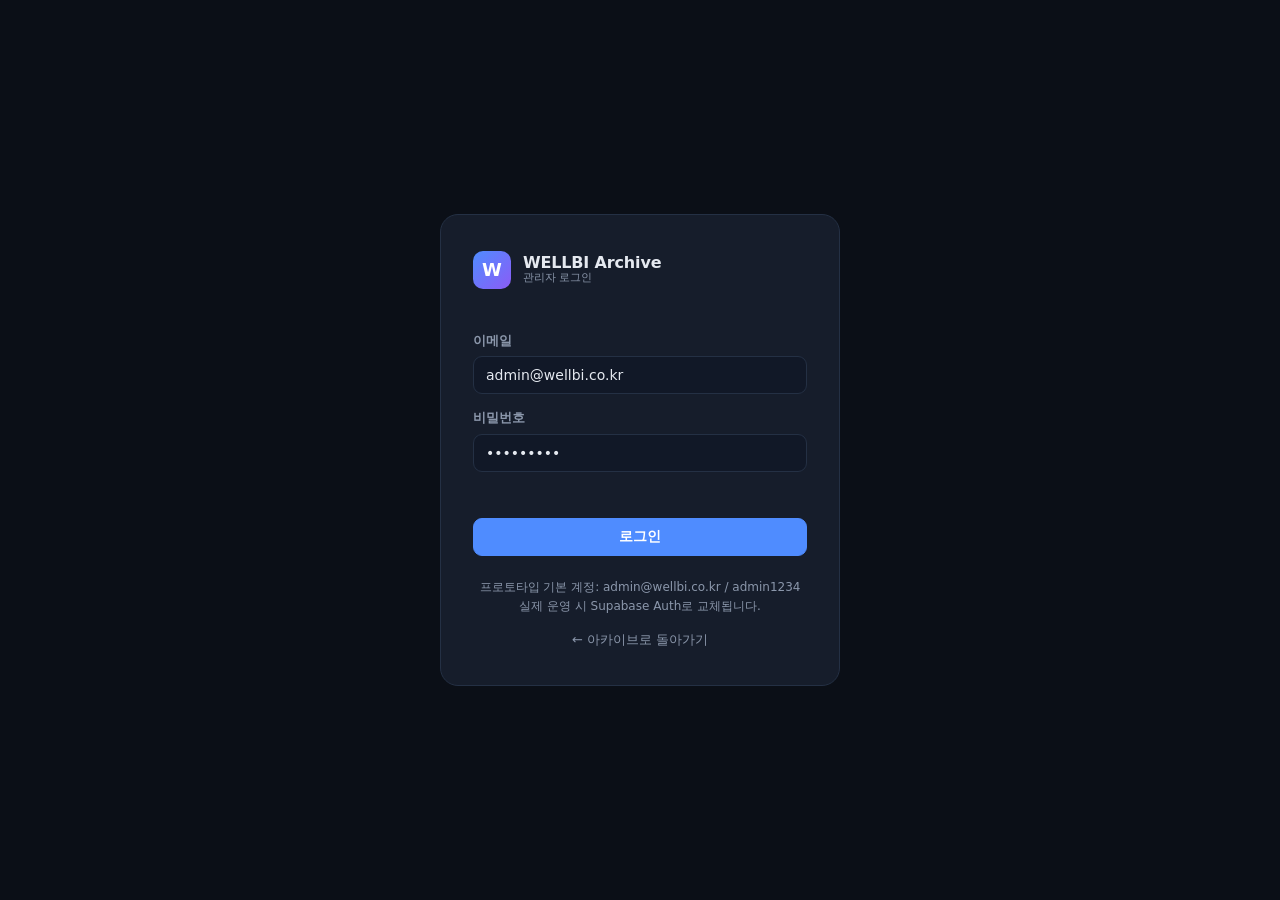
==== admin.html @ cadd37bb "WELLBI Archive: 공개 사이트(년도→분야→프로젝트 드릴다운) + 관리자 콘솔 프로토타입" ====
<!DOCTYPE html>
<html lang="ko">
<head>
<meta charset="UTF-8">
<meta name="viewport" content="width=device-width, initial-scale=1.0">
<title>WELLBI Archive · 관리자</title>
<link rel="stylesheet" href="style.css">
<link rel="stylesheet" href="admin.css">
</head>
<body class="admin-body">

<!-- ================= 로그인 ================= -->
<section id="loginView" class="login" hidden>
  <form class="login-card" id="loginForm">
    <div class="brand" style="margin-bottom:28px">
      <span class="brand-mark">W</span>
      <span class="brand-text"><strong>WELLBI Archive</strong><small>관리자 로그인</small></span>
    </div>
    <label class="f"><span>이메일</span><input type="email" name="email" value="admin@wellbi.co.kr" required autocomplete="username"></label>
    <label class="f"><span>비밀번호</span><input type="password" name="pw" value="admin1234" required autocomplete="current-password"></label>
    <div class="login-err" id="loginErr"></div>
    <button class="btn primary block" type="submit">로그인</button>
    <p class="login-hint">프로토타입 기본 계정: admin@wellbi.co.kr / admin1234<br>실제 운영 시 Supabase Auth로 교체됩니다.</p>
    <a class="login-back" href="index.html">← 아카이브로 돌아가기</a>
  </form>
</section>

<!-- ================= 관리자 셸 ================= -->
<div id="adminView" class="admin" hidden>
  <aside class="side">
    <a class="brand" href="index.html" target="_blank">
      <span class="brand-mark">W</span>
      <span class="brand-text"><strong>WELLBI Archive</strong><small>Admin Console</small></span>
    </a>

    <nav class="side-nav">
      <a href="#/projects" data-nav="projects">📁 프로젝트 관리</a>
      <a href="#/new" data-nav="new">＋ 새 프로젝트</a>
      <a href="#/users" data-nav="users" data-admin-only>👥 구성원 관리</a>
      <a href="#/settings" data-nav="settings">⚙ 설정 · 백업</a>
    </nav>

    <div class="side-foot">
      <div class="me"><b id="meName"></b><small id="meRole"></small></div>
      <button class="btn ghost sm" id="logoutBtn">로그아웃</button>
      <a class="btn ghost sm" href="index.html" target="_blank">사이트 보기 ↗</a>
    </div>
  </aside>

  <main class="content" id="content"></main>
</div>

<!-- 토스트 -->
<div id="toast" class="toast" hidden></div>

<script src="data.js"></script>
<script src="storage.js"></script>
<script src="admin.js"></script>
</body>
</html>
---- style.css ----
/* =====================================================================
   WELLBI Archive - Styles
   ===================================================================== */
:root {
  --bg: #0b0f17;
  --bg-2: #111827;
  --card: #161d2b;
  --card-hover: #1c2536;
  --line: #243044;
  --text: #e5e9f0;
  --muted: #8b97ab;
  --accent: #4f8cff;
  --accent-2: #7ab3ff;
  --radius: 14px;
  --shadow: 0 10px 30px rgba(0,0,0,.35);
  --header-h: 68px;
}

* { box-sizing: border-box; }
html, body { margin: 0; padding: 0; }
body {
  font-family: "Pretendard", "Apple SD Gothic Neo", "Noto Sans KR", "Malgun Gothic", system-ui, sans-serif;
  background: var(--bg);
  color: var(--text);
  line-height: 1.5;
  -webkit-font-smoothing: antialiased;
}
a { color: inherit; text-decoration: none; }
button { font-family: inherit; cursor: pointer; }
img { display: block; max-width: 100%; }
[hidden] { display: none !important; }

/* ---------- Header ---------- */
.header {
  position: sticky; top: 0; z-index: 50;
  height: var(--header-h);
  background: rgba(11,15,23,.85);
  backdrop-filter: blur(12px);
  border-bottom: 1px solid var(--line);
}
.header-inner {
  max-width: 1400px; margin: 0 auto; height: 100%;
  padding: 0 24px;
  display: flex; align-items: center; gap: 28px;
}
.brand { display: flex; align-items: center; gap: 12px; flex-shrink: 0; }
.brand-mark {
  width: 38px; height: 38px; border-radius: 10px;
  background: linear-gradient(135deg, var(--accent), #8b5cf6);
  display: grid; place-items: center;
  font-weight: 800; font-size: 18px; color: #fff;
}
.brand-text { display: flex; flex-direction: column; line-height: 1.15; }
.brand-text strong { font-size: 16px; letter-spacing: -.01em; }
.brand-text small { font-size: 11px; color: var(--muted); }

.nav { display: flex; gap: 4px; }
.nav a {
  padding: 8px 14px; border-radius: 8px;
  font-size: 14px; font-weight: 600; color: var(--muted);
  transition: .15s;
}
.nav a:hover { color: var(--text); background: var(--bg-2); }
.nav a.active { color: #fff; background: var(--accent); }

.search {
  margin-left: auto;
  display: flex; align-items: center; gap: 8px;
  background: var(--bg-2); border: 1px solid var(--line);
  border-radius: 10px; padding: 0 12px; height: 40px; width: 320px;
  color: var(--muted);
}
.search:focus-within { border-color: var(--accent); }
.search input {
  flex: 1; background: transparent; border: 0; outline: 0;
  color: var(--text); font-size: 14px; font-family: inherit;
}
.search input::placeholder { color: var(--muted); }

/* ---------- Layout ---------- */
.main { max-width: 1400px; margin: 0 auto; padding: 32px 24px 80px; min-height: calc(100vh - var(--header-h) - 60px); }
.footer {
  border-top: 1px solid var(--line);
  padding: 20px 24px; font-size: 12px; color: var(--muted);
  display: flex; justify-content: space-between; max-width: 1400px; margin: 0 auto;
}

.page-head { display: flex; align-items: flex-end; justify-content: space-between; gap: 20px; margin-bottom: 24px; flex-wrap: wrap; }
.page-title { margin: 0; font-size: 26px; font-weight: 800; letter-spacing: -.02em; }
.page-sub { margin: 4px 0 0; color: var(--muted); font-size: 14px; }

/* 필터 칩 */
.chips { display: flex; gap: 8px; flex-wrap: wrap; }
.chip {
  display: inline-flex; align-items: center;
  border: 1px solid var(--line); background: var(--bg-2); color: var(--muted);
  border-radius: 999px; padding: 6px 14px; font-size: 13px; font-weight: 600;
  transition: .15s;
}
.chip:hover { color: var(--text); border-color: #34425b; }
.chip.active { background: var(--accent); border-color: var(--accent); color: #fff; }
.chip .cnt { opacity: .7; margin-left: 4px; font-weight: 500; }

/* ---------- Project Grid ---------- */
.grid {
  display: grid;
  grid-template-columns: repeat(auto-fill, minmax(300px, 1fr));
  gap: 22px;
}
.pcard {
  background: var(--card); border: 1px solid var(--line);
  border-radius: var(--radius); overflow: hidden;
  transition: transform .2s, border-color .2s, box-shadow .2s;
  display: flex; flex-direction: column;
}
.pcard:hover { transform: translateY(-4px); border-color: #34425b; box-shadow: var(--shadow); }
.pcard-thumb { position: relative; aspect-ratio: 16/10; overflow: hidden; background: #0f1520; }
.pcard-thumb img { width: 100%; height: 100%; object-fit: cover; transition: transform .4s; }
.pcard:hover .pcard-thumb img { transform: scale(1.04); }
.pcard-year {
  position: absolute; top: 12px; left: 12px;
  background: rgba(0,0,0,.6); backdrop-filter: blur(6px);
  padding: 4px 10px; border-radius: 6px; font-size: 12px; font-weight: 700;
}
.pcard-field {
  position: absolute; top: 12px; right: 12px;
  background: var(--accent); color: #fff;
  padding: 4px 10px; border-radius: 6px; font-size: 11px; font-weight: 700;
}
.pcard-body { padding: 16px 18px 18px; display: flex; flex-direction: column; gap: 8px; flex: 1; }
.pcard-title { margin: 0; font-size: 17px; font-weight: 700; letter-spacing: -.01em; }
.pcard-client { color: var(--muted); font-size: 13px; }
.pcard-meta { display: flex; gap: 6px; flex-wrap: wrap; margin-top: auto; padding-top: 8px; }
.mini {
  font-size: 11px; color: var(--muted);
  background: var(--bg-2); border: 1px solid var(--line);
  padding: 3px 8px; border-radius: 6px;
}
.mini b { color: var(--text); font-weight: 600; }

/* 그룹 (년도별/분야별) */
.group { margin-bottom: 44px; }
.group-head {
  display: flex; align-items: baseline; gap: 12px;
  margin-bottom: 16px; padding-bottom: 10px; border-bottom: 1px solid var(--line);
}
.group-head h2 { margin: 0; font-size: 22px; font-weight: 800; }
.group-head span { color: var(--muted); font-size: 13px; }

.empty { text-align: center; color: var(--muted); padding: 80px 0; }

/* ---------- 브레드크럼 ---------- */
.crumbs { display: flex; align-items: center; gap: 8px; flex-wrap: wrap; font-size: 13px; color: var(--muted); margin-bottom: 18px; }
.crumbs a:hover { color: var(--text); }
.crumbs .cur { color: var(--text); font-weight: 600; }
.crumbs .sep { opacity: .5; }

/* ---------- 보드 타일 (년도 / 분야) ---------- */
.board { display: grid; grid-template-columns: repeat(auto-fill, minmax(240px, 1fr)); gap: 18px; }
.board-field { grid-template-columns: repeat(auto-fill, minmax(280px, 1fr)); }
.tile {
  position: relative; min-height: 180px;
  background: var(--card); border: 1px solid var(--line); border-radius: 18px;
  padding: 26px 26px 22px;
  display: flex; flex-direction: column; justify-content: space-between; gap: 18px;
  overflow: hidden;
  transition: transform .2s, border-color .2s, box-shadow .2s;
}
.tile::before {
  content: ""; position: absolute; inset: 0;
  background: radial-gradient(ellipse at top right, rgba(79,140,255,.18), transparent 60%);
  opacity: 0; transition: opacity .25s;
}
.tile:hover { transform: translateY(-4px); border-color: var(--accent); box-shadow: var(--shadow); }
.tile:hover::before { opacity: 1; }
.tile-label {
  position: relative; font-size: 34px; font-weight: 900; letter-spacing: -.03em; line-height: 1.15;
  word-break: keep-all;
}
.board-field .tile-label { font-size: 24px; }
.tile-count { position: relative; display: flex; align-items: baseline; gap: 6px; }
.tile-count b { font-size: 28px; font-weight: 800; color: var(--accent-2); letter-spacing: -.02em; }
.tile-count span { font-size: 12px; color: var(--muted); text-transform: uppercase; letter-spacing: .08em; }
.tile-sub { position: relative; font-size: 12px; color: var(--muted); }

.section-link:hover { color: var(--accent-2); }
.admin-link { color: var(--muted); text-decoration: underline dotted; }
.admin-link:hover { color: var(--text); }

/* ---------- Detail ---------- */
.back {
  display: inline-flex; align-items: center; gap: 6px;
  color: var(--muted); font-size: 14px; margin-bottom: 20px;
}
.back:hover { color: var(--text); }

.hero {
  display: grid; grid-template-columns: 1.15fr 1fr; gap: 32px;
  background: var(--card); border: 1px solid var(--line); border-radius: 18px;
  overflow: hidden; margin-bottom: 32px;
}
.hero-img { aspect-ratio: 16/10; background: #0f1520; }
.hero-img img { width: 100%; height: 100%; object-fit: cover; }
.hero-body { padding: 32px 32px 32px 0; display: flex; flex-direction: column; gap: 16px; }
.hero-badges { display: flex; gap: 8px; }
.badge { font-size: 12px; font-weight: 700; padding: 4px 10px; border-radius: 6px; background: var(--bg-2); border: 1px solid var(--line); }
.badge.accent { background: var(--accent); border-color: var(--accent); color: #fff; }
.hero h1 { margin: 0; font-size: 30px; font-weight: 800; letter-spacing: -.02em; line-height: 1.25; }
.hero-summary { color: #c3cbd9; font-size: 15px; margin: 0; }
.kv { display: grid; grid-template-columns: 80px 1fr; row-gap: 6px; column-gap: 12px; font-size: 14px; }
.kv dt { color: var(--muted); }
.kv dd { margin: 0; }

.stats { display: grid; grid-template-columns: repeat(4, 1fr); gap: 10px; }
.stat {
  background: var(--bg-2); border: 1px solid var(--line); border-radius: 10px;
  padding: 12px 14px;
}
.stat .v { font-size: 20px; font-weight: 800; color: var(--accent-2); letter-spacing: -.01em; }
.stat .l { font-size: 12px; color: var(--muted); }

.scope { display: flex; gap: 8px; flex-wrap: wrap; }
.scope span {
  font-size: 13px; padding: 5px 12px; border-radius: 999px;
  background: rgba(79,140,255,.12); color: var(--accent-2); border: 1px solid rgba(79,140,255,.25);
}

/* 과업 탭 */
.tabs {
  display: flex; gap: 4px; flex-wrap: wrap;
  border-bottom: 1px solid var(--line); margin-bottom: 22px;
  position: sticky; top: var(--header-h); background: var(--bg); z-index: 10; padding-top: 8px;
}
.tab {
  background: transparent; border: 0; color: var(--muted);
  padding: 10px 16px; font-size: 14px; font-weight: 600;
  border-bottom: 2px solid transparent; margin-bottom: -1px;
  display: flex; align-items: center; gap: 6px;
}
.tab:hover { color: var(--text); }
.tab.active { color: var(--text); border-bottom-color: var(--accent); }
.tab .cnt { font-size: 11px; background: var(--bg-2); border: 1px solid var(--line); padding: 1px 7px; border-radius: 999px; }
.tab.active .cnt { background: var(--accent); border-color: var(--accent); color: #fff; }

/* 자료 섹션 */
.section { margin-bottom: 40px; scroll-margin-top: 130px; }
.section-head { display: flex; align-items: baseline; gap: 10px; margin-bottom: 14px; }
.section-head h3 { margin: 0; font-size: 18px; font-weight: 700; }
.section-head span { color: var(--muted); font-size: 13px; }

.agrid { display: grid; grid-template-columns: repeat(auto-fill, minmax(220px, 1fr)); gap: 16px; }
.acard {
  background: var(--card); border: 1px solid var(--line); border-radius: 12px;
  overflow: hidden; text-align: left; padding: 0; color: inherit;
  transition: .2s;
}
.acard:hover { border-color: #34425b; transform: translateY(-3px); box-shadow: var(--shadow); }
.acard-thumb { position: relative; aspect-ratio: 16/10; background: #0f1520; }
.acard-thumb img { width: 100%; height: 100%; object-fit: cover; }
.acard-type {
  position: absolute; bottom: 8px; left: 8px;
  background: rgba(0,0,0,.65); backdrop-filter: blur(6px);
  font-size: 10px; font-weight: 700; letter-spacing: .05em; padding: 3px 7px; border-radius: 5px;
  text-transform: uppercase;
}
.acard-play {
  position: absolute; inset: 0; display: grid; place-items: center;
}
.acard-play::after {
  content: ""; width: 48px; height: 48px; border-radius: 50%;
  background: rgba(255,255,255,.9) url("data:image/svg+xml;utf8,<svg xmlns='http://www.w3.org/2000/svg' viewBox='0 0 24 24'><path fill='%230b0f17' d='M8 5v14l11-7z'/></svg>") center/22px no-repeat;
  box-shadow: 0 4px 16px rgba(0,0,0,.4);
}
.acard-body { padding: 12px 14px 14px; }
.acard-title { font-size: 14px; font-weight: 700; margin: 0 0 2px; }
.acard-desc { font-size: 12px; color: var(--muted); margin: 0; }

/* ---------- Lightbox ---------- */
.lightbox { position: fixed; inset: 0; z-index: 100; display: grid; place-items: center; }
.lb-backdrop { position: absolute; inset: 0; background: rgba(0,0,0,.88); backdrop-filter: blur(4px); }
.lb-dialog {
  position: relative; width: min(1200px, 94vw); height: min(860px, 92vh);
  display: flex; flex-direction: column;
}
.lb-stage {
  flex: 1; min-height: 0; display: grid; place-items: center;
  background: #000; border-radius: 12px; overflow: hidden;
}
.lb-stage img { max-width: 100%; max-height: 100%; object-fit: contain; }
.lb-stage video, .lb-stage iframe { width: 100%; height: 100%; border: 0; background: #000; }
.lb-stage .lb-link {
  display: flex; flex-direction: column; align-items: center; gap: 14px; color: var(--muted);
}
.lb-stage .lb-link a { color: var(--accent-2); font-size: 18px; font-weight: 700; word-break: break-all; }

.lb-info {
  display: flex; justify-content: space-between; align-items: center; gap: 16px;
  padding: 14px 4px 0;
}
.lb-title { font-size: 16px; font-weight: 700; }
.lb-desc { font-size: 13px; color: var(--muted); }
.lb-actions { display: flex; gap: 8px; }
.lb-actions a {
  font-size: 13px; font-weight: 600; padding: 8px 14px; border-radius: 8px;
  background: var(--bg-2); border: 1px solid var(--line);
}
.lb-actions a:hover { border-color: var(--accent); color: var(--accent-2); }
.lb-counter { position: absolute; top: -34px; left: 0; font-size: 13px; color: var(--muted); }

.lb-close {
  position: absolute; top: -40px; right: 0;
  background: transparent; border: 0; color: #fff; font-size: 32px; line-height: 1;
}
.lb-nav {
  position: absolute; top: 45%; transform: translateY(-50%);
  width: 46px; height: 46px; border-radius: 50%;
  background: rgba(255,255,255,.1); border: 1px solid rgba(255,255,255,.2);
  color: #fff; font-size: 30px; line-height: 1; display: grid; place-items: center;
  transition: .15s;
}
.lb-nav:hover { background: rgba(255,255,255,.22); }
.lb-prev { left: -60px; }
.lb-next { right: -60px; }

/* ---------- Responsive ---------- */
@media (max-width: 1000px) {
  .hero { grid-template-columns: 1fr; }
  .hero-body { padding: 24px; }
  .stats { grid-template-columns: repeat(2, 1fr); }
  .lb-prev { left: 8px; } .lb-next { right: 8px; }
}
@media (max-width: 720px) {
  .header-inner { gap: 12px; padding: 0 14px; }
  .brand-text small { display: none; }
  .nav a { padding: 8px 10px; font-size: 13px; }
  .search { width: auto; flex: 1; min-width: 0; }
  .main { padding: 20px 14px 60px; }
  .hero h1 { font-size: 22px; }
  .lb-info { flex-direction: column; align-items: flex-start; }
}
---- admin.css ----
/* =====================================================================
   WELLBI Archive - Admin styles (style.css 위에 덧입힘)
   ===================================================================== */
.admin-body { background: var(--bg); }

/* ---------- 공통 폼/버튼 ---------- */
.btn {
  display: inline-flex; align-items: center; justify-content: center; gap: 6px;
  padding: 9px 16px; border-radius: 9px; font-size: 14px; font-weight: 600;
  background: var(--bg-2); border: 1px solid var(--line); color: var(--text); transition: .15s;
}
.btn:hover { border-color: #34425b; }
.btn.primary { background: var(--accent); border-color: var(--accent); color: #fff; }
.btn.primary:hover { background: #3f7bea; }
.btn.danger { color: #f87171; }
.btn.danger:hover { background: rgba(248,113,113,.12); border-color: #f87171; }
.btn.ghost { background: transparent; }
.btn.sm { padding: 6px 11px; font-size: 13px; }
.btn.block { width: 100%; }
.btn:disabled { opacity: .5; cursor: not-allowed; }

.f { display: flex; flex-direction: column; gap: 6px; font-size: 13px; }
.f > span { color: var(--muted); font-weight: 600; }
.f input, .f select, .f textarea {
  background: var(--bg-2); border: 1px solid var(--line); color: var(--text);
  border-radius: 9px; padding: 10px 12px; font-size: 14px; font-family: inherit; outline: 0;
}
.f input:focus, .f select:focus, .f textarea:focus { border-color: var(--accent); }
.f textarea { resize: vertical; min-height: 88px; }
.f.inline { flex-direction: row; align-items: center; gap: 10px; }
.f .hint { font-size: 12px; color: var(--muted); font-weight: 400; }

.row { display: grid; gap: 14px; }
.row.c2 { grid-template-columns: 1fr 1fr; }
.row.c3 { grid-template-columns: 1fr 1fr 1fr; }
.row.c4 { grid-template-columns: repeat(4, 1fr); }

.card { background: var(--card); border: 1px solid var(--line); border-radius: 14px; padding: 22px; }
.card + .card { margin-top: 18px; }
.card h2 { margin: 0 0 16px; font-size: 16px; font-weight: 700; display: flex; align-items: center; justify-content: space-between; }
.card h2 small { color: var(--muted); font-weight: 400; font-size: 12px; }

/* ---------- 로그인 ---------- */
.login { min-height: 100vh; display: grid; place-items: center; padding: 20px; }
.login-card {
  width: 100%; max-width: 400px; background: var(--card); border: 1px solid var(--line);
  border-radius: 18px; padding: 36px 32px; display: flex; flex-direction: column; gap: 14px;
}
.login-err { color: #f87171; font-size: 13px; min-height: 18px; }
.login-hint { font-size: 12px; color: var(--muted); text-align: center; margin: 8px 0 0; line-height: 1.6; }
.login-back { font-size: 13px; color: var(--muted); text-align: center; }
.login-back:hover { color: var(--text); }

/* ---------- 셸 ---------- */
.admin { display: grid; grid-template-columns: 250px 1fr; min-height: 100vh; }
.side {
  background: var(--bg-2); border-right: 1px solid var(--line);
  padding: 22px 16px; display: flex; flex-direction: column; gap: 24px;
  position: sticky; top: 0; height: 100vh;
}
.side-nav { display: flex; flex-direction: column; gap: 4px; }
.side-nav a {
  padding: 10px 12px; border-radius: 9px; font-size: 14px; font-weight: 600; color: var(--muted);
}
.side-nav a:hover { color: var(--text); background: var(--card); }
.side-nav a.active { color: #fff; background: var(--accent); }
.side-foot { margin-top: auto; display: flex; flex-direction: column; gap: 8px; }
.me { display: flex; flex-direction: column; padding: 8px 4px; }
.me b { font-size: 14px; }
.me small { color: var(--muted); font-size: 12px; }

.content { padding: 32px 36px 80px; max-width: 1200px; }
.content-head { display: flex; align-items: center; justify-content: space-between; gap: 16px; margin-bottom: 24px; flex-wrap: wrap; }
.content-head h1 { margin: 0; font-size: 24px; font-weight: 800; letter-spacing: -.02em; }
.content-head p { margin: 4px 0 0; color: var(--muted); font-size: 13px; }
.head-actions { display: flex; gap: 8px; }

/* ---------- 프로젝트 목록 ---------- */
.toolbar { display: flex; gap: 10px; margin-bottom: 16px; flex-wrap: wrap; }
.toolbar input, .toolbar select {
  background: var(--bg-2); border: 1px solid var(--line); color: var(--text);
  border-radius: 9px; padding: 9px 12px; font-size: 14px; font-family: inherit; outline: 0;
}
.toolbar input { flex: 1; min-width: 200px; }

.table { width: 100%; border-collapse: collapse; font-size: 14px; }
.table th { text-align: left; font-size: 12px; color: var(--muted); font-weight: 600; padding: 10px 12px; border-bottom: 1px solid var(--line); }
.table td { padding: 12px; border-bottom: 1px solid var(--line); vertical-align: middle; }
.table tr:hover td { background: rgba(255,255,255,.02); }
.table .thumb { width: 88px; height: 55px; object-fit: cover; border-radius: 6px; background: #0f1520; display: block; }
.table .t { font-weight: 700; }
.table .s { color: var(--muted); font-size: 12px; }
.table .acts { display: flex; gap: 6px; justify-content: flex-end; }
.pill { font-size: 11px; font-weight: 700; padding: 3px 8px; border-radius: 6px; background: var(--bg-2); border: 1px solid var(--line); color: var(--muted); }
.pill.on { color: #4ade80; border-color: rgba(74,222,128,.4); }
.pill.off { color: #fbbf24; border-color: rgba(251,191,36,.4); }

/* ---------- 프로젝트 편집 ---------- */
.edit-layout { display: grid; grid-template-columns: 1fr 340px; gap: 20px; align-items: start; }
.sticky-side { position: sticky; top: 24px; }

.thumb-drop {
  aspect-ratio: 16/10; border-radius: 12px; border: 2px dashed var(--line);
  display: grid; place-items: center; text-align: center; color: var(--muted); font-size: 13px;
  background: var(--bg-2); overflow: hidden; position: relative; cursor: pointer; transition: .15s;
}
.thumb-drop:hover, .thumb-drop.over { border-color: var(--accent); color: var(--text); }
.thumb-drop img { position: absolute; inset: 0; width: 100%; height: 100%; object-fit: cover; }
.thumb-drop .ov { position: relative; z-index: 1; background: rgba(0,0,0,.55); padding: 6px 12px; border-radius: 8px; }

.list-edit { display: flex; flex-direction: column; gap: 8px; }
.list-edit .li { display: grid; grid-template-columns: 1fr 1fr auto; gap: 8px; }
.list-edit .li.one { grid-template-columns: 1fr auto; }
.list-edit input { background: var(--bg-2); border: 1px solid var(--line); color: var(--text); border-radius: 8px; padding: 8px 10px; font-size: 13px; font-family: inherit; outline: 0; }
.list-edit input:focus { border-color: var(--accent); }
.icon-btn { background: transparent; border: 1px solid var(--line); color: var(--muted); border-radius: 8px; width: 34px; font-size: 16px; }
.icon-btn:hover { color: #f87171; border-color: #f87171; }

/* 카테고리 탭 (자료 편집) */
.cat-tabs { display: flex; gap: 4px; flex-wrap: wrap; border-bottom: 1px solid var(--line); margin-bottom: 16px; }
.cat-tab { background: transparent; border: 0; color: var(--muted); padding: 10px 14px; font-size: 14px; font-weight: 600; border-bottom: 2px solid transparent; margin-bottom: -1px; display: flex; gap: 6px; align-items: center; }
.cat-tab:hover { color: var(--text); }
.cat-tab.active { color: var(--text); border-bottom-color: var(--accent); }
.cat-tab .n { font-size: 11px; background: var(--bg-2); border: 1px solid var(--line); padding: 1px 7px; border-radius: 999px; }
.cat-tab.active .n { background: var(--accent); border-color: var(--accent); color: #fff; }

.drop {
  border: 2px dashed var(--line); border-radius: 12px; padding: 28px; text-align: center;
  color: var(--muted); font-size: 14px; background: var(--bg-2); transition: .15s; cursor: pointer;
}
.drop:hover, .drop.over { border-color: var(--accent); color: var(--text); background: rgba(79,140,255,.06); }
.drop b { color: var(--accent-2); }
.drop small { display: block; margin-top: 6px; font-size: 12px; opacity: .8; }
.drop-row { display: grid; grid-template-columns: 1fr auto; gap: 10px; margin-bottom: 16px; align-items: stretch; }
.yt-box { display: flex; flex-direction: column; gap: 8px; justify-content: center; padding: 14px; background: var(--bg-2); border: 1px solid var(--line); border-radius: 12px; min-width: 260px; }
.yt-box input { background: var(--bg); border: 1px solid var(--line); color: var(--text); border-radius: 8px; padding: 9px 10px; font-size: 13px; font-family: inherit; outline: 0; }
.yt-box input:focus { border-color: var(--accent); }
.yt-box small { color: var(--muted); font-size: 11px; }

.progress { height: 6px; background: var(--bg-2); border-radius: 999px; overflow: hidden; margin: 10px 0 0; }
.progress > i { display: block; height: 100%; background: var(--accent); transition: width .2s; }

.asset-list { display: grid; grid-template-columns: repeat(auto-fill, minmax(230px, 1fr)); gap: 14px; }
.asset-edit { background: var(--bg-2); border: 1px solid var(--line); border-radius: 12px; overflow: hidden; display: flex; flex-direction: column; }
.asset-edit.dragging { opacity: .4; }
.asset-edit .th { position: relative; aspect-ratio: 16/10; background: #0f1520; }
.asset-edit .th img { width: 100%; height: 100%; object-fit: cover; }
.asset-edit .th .tp { position: absolute; bottom: 6px; left: 6px; font-size: 10px; font-weight: 700; padding: 2px 6px; border-radius: 4px; background: rgba(0,0,0,.65); text-transform: uppercase; }
.asset-edit .th .rm { position: absolute; top: 6px; right: 6px; width: 26px; height: 26px; border-radius: 50%; border: 0; background: rgba(0,0,0,.6); color: #fff; font-size: 16px; line-height: 1; }
.asset-edit .th .rm:hover { background: #ef4444; }
.asset-edit .th .noimg { position: absolute; inset: 0; display: grid; place-items: center; color: var(--muted); font-size: 32px; }
.asset-edit .th .handle { position: absolute; top: 6px; left: 6px; font-size: 12px; padding: 2px 7px; border-radius: 4px; background: rgba(0,0,0,.6); color: var(--muted); cursor: grab; }
.asset-edit .bd { padding: 10px; display: flex; flex-direction: column; gap: 6px; }
.asset-edit .bd input, .asset-edit .bd select { background: var(--bg); border: 1px solid var(--line); color: var(--text); border-radius: 7px; padding: 7px 9px; font-size: 12px; font-family: inherit; outline: 0; width: 100%; }
.asset-edit .bd input:focus { border-color: var(--accent); }

.empty-sm { color: var(--muted); font-size: 13px; text-align: center; padding: 30px 0; }

.stats-mini { display: grid; grid-template-columns: repeat(4, 1fr); gap: 10px; margin-bottom: 22px; }
.stats-mini .st { background: var(--card); border: 1px solid var(--line); border-radius: 12px; padding: 14px 16px; }
.stats-mini .st b { display: block; font-size: 24px; font-weight: 800; color: var(--accent-2); }
.stats-mini .st span { font-size: 12px; color: var(--muted); }

/* 저장 바 */
.savebar {
  position: sticky; bottom: 0; margin: 24px -36px -80px; padding: 14px 36px;
  background: rgba(11,15,23,.9); backdrop-filter: blur(10px); border-top: 1px solid var(--line);
  display: flex; align-items: center; justify-content: space-between; gap: 12px; z-index: 5;
}
.savebar .msg { color: var(--muted); font-size: 13px; }
.savebar .msg.dirty { color: #fbbf24; }

/* 토스트 */
.toast {
  position: fixed; bottom: 26px; left: 50%; transform: translateX(-50%);
  background: #1f2a3c; border: 1px solid var(--line); color: var(--text);
  padding: 12px 18px; border-radius: 10px; font-size: 14px; z-index: 200; box-shadow: var(--shadow);
}
.toast.ok { border-color: rgba(74,222,128,.5); }
.toast.err { border-color: rgba(248,113,113,.6); }

@media (max-width: 960px) {
  .admin { grid-template-columns: 1fr; }
  .side { position: static; height: auto; }
  .edit-layout { grid-template-columns: 1fr; }
  .sticky-side { position: static; }
  .row.c2, .row.c3, .row.c4 { grid-template-columns: 1fr; }
  .stats-mini { grid-template-columns: 1fr 1fr; }
  .content { padding: 20px 16px 80px; }
  .savebar { margin: 24px -16px -80px; padding: 12px 16px; }
  .drop-row { grid-template-columns: 1fr; }
}
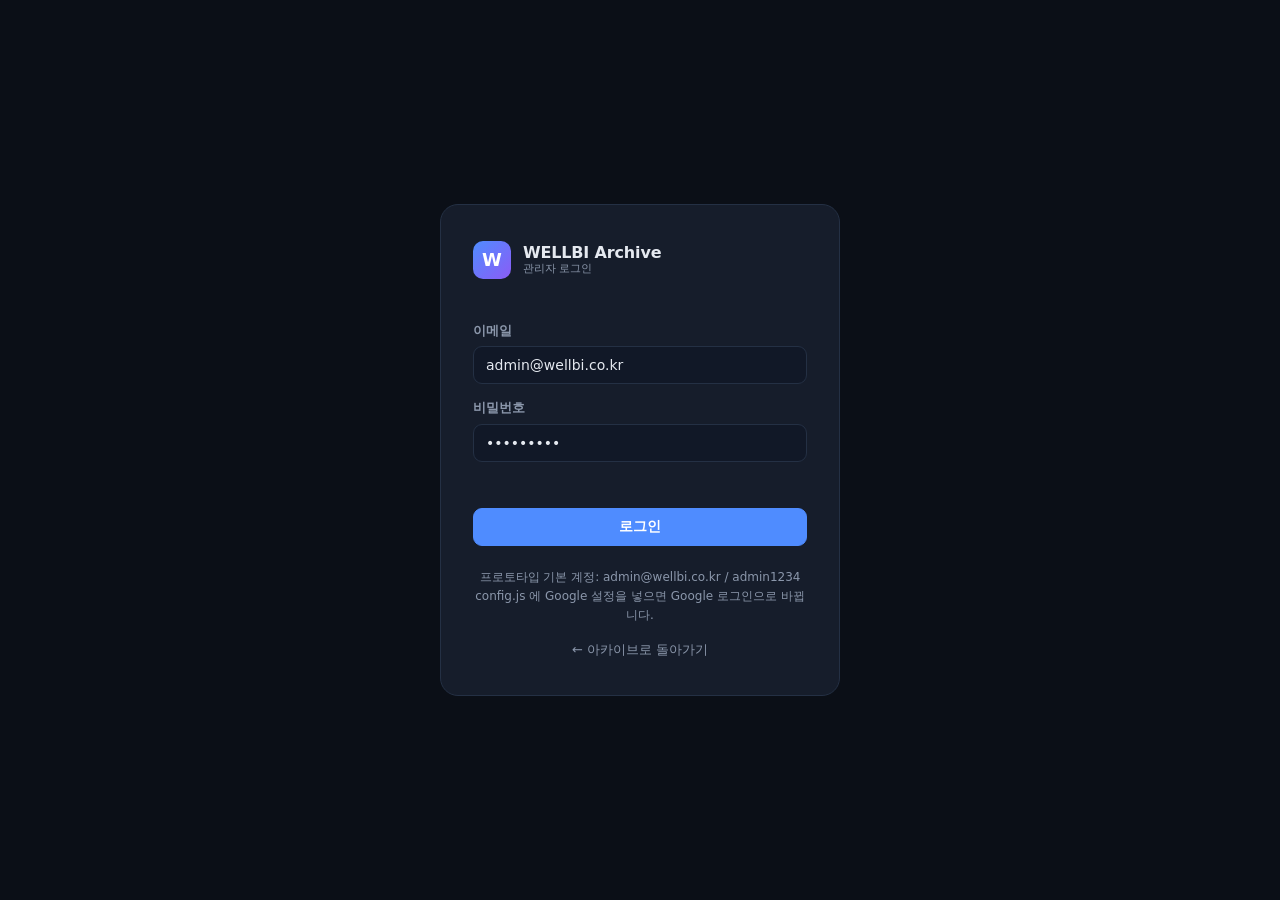
==== commit afbc7b73: "Google Drive 저장소 구현 + 상세 썸네일 원본 비율 표시 - storage.js: LocalStore(IndexedDB) / DriveStore(Google Drive)" ====
--- a/admin.html
+++ b/admin.html
@@ -16,11 +16,23 @@
       <span class="brand-mark">W</span>
       <span class="brand-text"><strong>WELLBI Archive</strong><small>관리자 로그인</small></span>
     </div>
-    <label class="f"><span>이메일</span><input type="email" name="email" value="admin@wellbi.co.kr" required autocomplete="username"></label>
-    <label class="f"><span>비밀번호</span><input type="password" name="pw" value="admin1234" required autocomplete="current-password"></label>
-    <div class="login-err" id="loginErr"></div>
-    <button class="btn primary block" type="submit">로그인</button>
-    <p class="login-hint">프로토타입 기본 계정: admin@wellbi.co.kr / admin1234<br>실제 운영 시 Supabase Auth로 교체됩니다.</p>
+    <!-- 프로토타입(IndexedDB) 모드 -->
+    <div id="loginLocal">
+      <label class="f"><span>이메일</span><input type="email" name="email" value="admin@wellbi.co.kr" autocomplete="username"></label>
+      <label class="f"><span>비밀번호</span><input type="password" name="pw" value="admin1234" autocomplete="current-password"></label>
+      <div class="login-err" id="loginErr"></div>
+      <button class="btn primary block" type="submit">로그인</button>
+      <p class="login-hint">프로토타입 기본 계정: admin@wellbi.co.kr / admin1234<br>config.js 에 Google 설정을 넣으면 Google 로그인으로 바뀝니다.</p>
+    </div>
+    <!-- Google Drive 모드 -->
+    <div id="loginDrive" hidden>
+      <button class="btn primary block google-btn" type="button" id="googleLoginBtn">
+        <svg width="18" height="18" viewBox="0 0 48 48"><path fill="#EA4335" d="M24 9.5c3.5 0 6.6 1.2 9.1 3.5l6.8-6.8C35.8 2.4 30.3 0 24 0 14.6 0 6.5 5.4 2.6 13.2l7.9 6.1C12.4 13.4 17.7 9.5 24 9.5z"/><path fill="#4285F4" d="M46.5 24.5c0-1.6-.1-3.1-.4-4.5H24v9h12.7c-.6 3-2.3 5.5-4.8 7.2l7.7 6c4.5-4.2 6.9-10.3 6.9-17.7z"/><path fill="#FBBC05" d="M10.5 28.7c-.5-1.5-.8-3-.8-4.7s.3-3.2.8-4.7l-7.9-6.1C.9 16.5 0 20.1 0 24s.9 7.5 2.6 10.8l7.9-6.1z"/><path fill="#34A853" d="M24 48c6.3 0 11.7-2.1 15.6-5.7l-7.7-6c-2.1 1.4-4.8 2.3-7.9 2.3-6.3 0-11.6-3.9-13.5-9.4l-7.9 6.1C6.5 42.6 14.6 48 24 48z"/></svg>
+        회사 Google 계정으로 로그인
+      </button>
+      <div class="login-err" id="loginErrDrive"></div>
+      <p class="login-hint">허용된 구성원(<span id="allowedDomain"></span>)만 접근할 수 있습니다.<br>자료는 회사 Google Drive에 저장됩니다.</p>
+    </div>
     <a class="login-back" href="index.html">← 아카이브로 돌아가기</a>
   </form>
 </section>
@@ -53,6 +65,8 @@
 <!-- 토스트 -->
 <div id="toast" class="toast" hidden></div>
 
+<script src="https://accounts.google.com/gsi/client" async defer></script>
+<script src="config.js"></script>
 <script src="data.js"></script>
 <script src="storage.js"></script>
 <script src="admin.js"></script>
--- a/style.css
+++ b/style.css
@@ -195,12 +195,13 @@
 .back:hover { color: var(--text); }
 
 .hero {
-  display: grid; grid-template-columns: 1.15fr 1fr; gap: 32px;
+  display: grid; grid-template-columns: 1.15fr 1fr; gap: 32px; align-items: stretch;
   background: var(--card); border: 1px solid var(--line); border-radius: 18px;
   overflow: hidden; margin-bottom: 32px;
 }
-.hero-img { aspect-ratio: 16/10; background: #0f1520; }
-.hero-img img { width: 100%; height: 100%; object-fit: cover; }
+/* 상세 썸네일: 원본 비율 유지 (잘리지 않음). 세로 이미지는 최대 높이 안에서 contain */
+.hero-img { display: flex; align-items: center; justify-content: center; background: #0f1520; min-height: 320px; align-self: stretch; }
+.hero-img img { display: block; max-width: 100%; max-height: 640px; width: auto; height: auto; object-fit: contain; }
 .hero-body { padding: 32px 32px 32px 0; display: flex; flex-direction: column; gap: 16px; }
 .hero-badges { display: flex; gap: 8px; }
 .badge { font-size: 12px; font-weight: 700; padding: 4px 10px; border-radius: 6px; background: var(--bg-2); border: 1px solid var(--line); }
--- a/admin.css
+++ b/admin.css
@@ -50,6 +50,10 @@
 .login-hint { font-size: 12px; color: var(--muted); text-align: center; margin: 8px 0 0; line-height: 1.6; }
 .login-back { font-size: 13px; color: var(--muted); text-align: center; }
 .login-back:hover { color: var(--text); }
+#loginLocal, #loginDrive { display: flex; flex-direction: column; gap: 14px; }
+#loginLocal[hidden], #loginDrive[hidden] { display: none; }
+.google-btn { display: flex; align-items: center; justify-content: center; gap: 10px; background: #fff; color: #1f2937; border-color: #fff; font-weight: 600; }
+.google-btn:hover { background: #f1f5f9; border-color: #f1f5f9; }
 
 /* ---------- 셸 ---------- */
 .admin { display: grid; grid-template-columns: 250px 1fr; min-height: 100vh; }
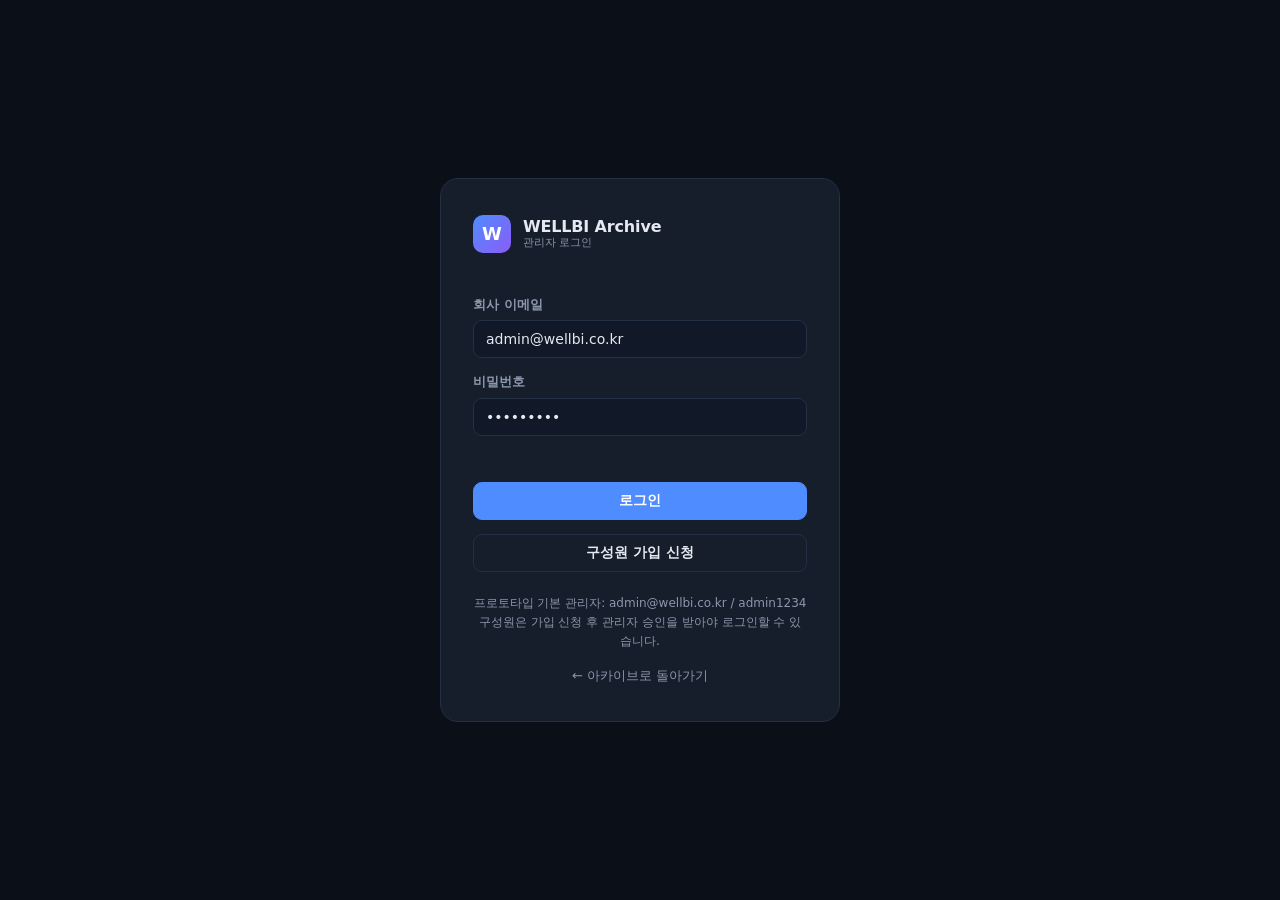
==== commit e6058447: "관리감독 대시보드 · 승인제 가입 · 현황기록 카테고리 추가 - 진행 현황 대시보드: 프로젝트×카테고리 매트릭스, 진행률(필수 7개 기준), 카테고리별 충족률, 최근 현황기록 - " ====
--- a/admin.html
+++ b/admin.html
@@ -18,11 +18,12 @@
     </div>
     <!-- 프로토타입(IndexedDB) 모드 -->
     <div id="loginLocal">
-      <label class="f"><span>이메일</span><input type="email" name="email" value="admin@wellbi.co.kr" autocomplete="username"></label>
+      <label class="f"><span>회사 이메일</span><input type="email" name="email" value="admin@wellbi.co.kr" autocomplete="username"></label>
       <label class="f"><span>비밀번호</span><input type="password" name="pw" value="admin1234" autocomplete="current-password"></label>
       <div class="login-err" id="loginErr"></div>
       <button class="btn primary block" type="submit">로그인</button>
-      <p class="login-hint">프로토타입 기본 계정: admin@wellbi.co.kr / admin1234<br>config.js 에 Google 설정을 넣으면 Google 로그인으로 바뀝니다.</p>
+      <button class="btn ghost block" type="button" id="showRegister">구성원 가입 신청</button>
+      <p class="login-hint">프로토타입 기본 관리자: admin@wellbi.co.kr / admin1234<br>구성원은 가입 신청 후 관리자 승인을 받아야 로그인할 수 있습니다.</p>
     </div>
     <!-- Google Drive 모드 -->
     <div id="loginDrive" hidden>
@@ -35,6 +36,25 @@
     </div>
     <a class="login-back" href="index.html">← 아카이브로 돌아가기</a>
   </form>
+
+  <!-- 구성원 가입 신청 (프로토타입 모드) -->
+  <form class="login-card" id="registerForm" hidden>
+    <div class="brand" style="margin-bottom:20px">
+      <span class="brand-mark">W</span>
+      <span class="brand-text"><strong>WELLBI Archive</strong><small>구성원 가입 신청</small></span>
+    </div>
+    <div class="row c2">
+      <label class="f"><span>이름 *</span><input name="name" required placeholder="홍길동"></label>
+      <label class="f"><span>소속</span><input name="dept" placeholder="기획1팀"></label>
+      <label class="f"><span>직책</span><input name="position" placeholder="대리"></label>
+      <label class="f"><span>회사 이메일 *</span><input type="email" name="email" required placeholder="name@wellbi.kr" autocomplete="username"></label>
+      <label class="f" style="grid-column:1/-1"><span>비밀번호 * <span class="hint">(6자 이상)</span></span><input type="password" name="pw" required minlength="6" autocomplete="new-password"></label>
+    </div>
+    <div class="login-err" id="registerErr"></div>
+    <button class="btn primary block" type="submit">가입 신청</button>
+    <button class="btn ghost block" type="button" id="showLogin">← 로그인으로</button>
+    <p class="login-hint">신청 후 관리자(허빈)가 승인하면 로그인할 수 있습니다.</p>
+  </form>
 </section>
 
 <!-- ================= 관리자 셸 ================= -->
@@ -46,9 +66,10 @@
     </a>
 
     <nav class="side-nav">
+      <a href="#/dashboard" data-nav="dashboard" data-admin-only>📊 진행 현황 <span class="nav-badge" id="dashBadge" hidden></span></a>
       <a href="#/projects" data-nav="projects">📁 프로젝트 관리</a>
       <a href="#/new" data-nav="new">＋ 새 프로젝트</a>
-      <a href="#/users" data-nav="users" data-admin-only>👥 구성원 관리</a>
+      <a href="#/users" data-nav="users" data-admin-only>👥 구성원 관리 <span class="nav-badge" id="usersBadge" hidden></span></a>
       <a href="#/settings" data-nav="settings">⚙ 설정 · 백업</a>
     </nav>
 
--- a/style.css
+++ b/style.css
@@ -184,6 +184,18 @@
 .tile-sub { position: relative; font-size: 12px; color: var(--muted); }
 
 .section-link:hover { color: var(--accent-2); }
+
+/* ---------- 현황기록 타임라인 ---------- */
+.log-list { display: flex; flex-direction: column; gap: 12px; max-width: 860px; }
+.log { background: var(--card); border: 1px solid var(--line); border-left: 3px solid var(--accent); border-radius: 12px; padding: 16px 18px; }
+.log-h { display: flex; align-items: center; gap: 10px; font-size: 13px; flex-wrap: wrap; }
+.log-h b { font-size: 15px; }
+.log-h span { color: var(--muted); }
+.log-h time { color: var(--muted); font-size: 12px; margin-left: auto; }
+.log-p { font-size: 12px; margin-top: 6px; }
+.log-p a { color: var(--accent-2); }
+.log-t { font-weight: 700; margin-top: 10px; font-size: 15px; }
+.log-b { margin-top: 6px; font-size: 14px; color: #c3cbd9; white-space: pre-wrap; line-height: 1.7; }
 .admin-link { color: var(--muted); text-decoration: underline dotted; }
 .admin-link:hover { color: var(--text); }
 
@@ -293,6 +305,9 @@
   display: flex; flex-direction: column; align-items: center; gap: 14px; color: var(--muted);
 }
 .lb-stage .lb-link a { color: var(--accent-2); font-size: 18px; font-weight: 700; word-break: break-all; }
+.lb-stage .lb-link, .lb-stage .lb-fallback { padding: 24px; text-align: center; max-width: 560px; }
+.lb-stage .lb-link small, .lb-stage .lb-fallback small { display: block; font-size: 13px; color: var(--muted); line-height: 1.6; }
+.lb-stage .lb-fallback { display: flex; flex-direction: column; gap: 10px; color: var(--text); }
 
 .lb-info {
   display: flex; justify-content: space-between; align-items: center; gap: 16px;
--- a/admin.css
+++ b/admin.css
@@ -174,6 +174,72 @@
 .savebar .msg { color: var(--muted); font-size: 13px; }
 .savebar .msg.dirty { color: #fbbf24; }
 
+/* ---------- 사이드바 배지 ---------- */
+.nav-badge { margin-left: auto; font-size: 11px; font-weight: 800; background: #f59e0b; color: #0b0f17; padding: 1px 7px; border-radius: 999px; }
+.side-nav a { display: flex; align-items: center; gap: 6px; }
+
+/* ---------- 알림 ---------- */
+.alert { background: rgba(245,158,11,.1); border: 1px solid rgba(245,158,11,.35); color: #fcd34d; border-radius: 12px; padding: 12px 16px; font-size: 14px; margin-bottom: 18px; display: flex; gap: 8px; flex-wrap: wrap; align-items: center; }
+.alert a { color: #fff; font-weight: 600; margin-left: auto; }
+.card-attn { border-color: rgba(245,158,11,.45); }
+
+/* ---------- 진행률 ---------- */
+.full-c { color: #4ade80 !important; }
+.mid-c  { color: #fbbf24 !important; }
+.low-c  { color: #f87171 !important; }
+.bar { height: 6px; background: var(--bg); border-radius: 999px; overflow: hidden; border: 1px solid var(--line); }
+.bar > i { display: block; height: 100%; transition: width .3s; }
+.bar > i.full { background: #4ade80; }
+.bar > i.mid  { background: #fbbf24; }
+.bar > i.low  { background: #f87171; }
+.pct { display: grid; grid-template-columns: 1fr auto; gap: 2px 8px; align-items: center; min-width: 120px; }
+.pct b { font-size: 13px; }
+.pct small { grid-column: 1 / -1; font-size: 11px; color: var(--muted); }
+.pct.full b { color: #4ade80; } .pct.mid b { color: #fbbf24; } .pct.low b { color: #f87171; }
+
+.cov-grid { display: grid; grid-template-columns: repeat(auto-fill, minmax(200px, 1fr)); gap: 14px; }
+.cov-h { display: flex; justify-content: space-between; font-size: 13px; margin-bottom: 6px; }
+.cov-h b { color: var(--accent-2); }
+
+/* ---------- 매트릭스 ---------- */
+.matrix-toolbar { display: flex; justify-content: space-between; align-items: center; gap: 12px; padding: 18px 22px 12px; flex-wrap: wrap; }
+.matrix-toolbar h2 { font-size: 16px; }
+.matrix-toolbar select { background: var(--bg-2); border: 1px solid var(--line); color: var(--text); border-radius: 8px; padding: 7px 10px; font-size: 13px; font-family: inherit; }
+.matrix-wrap { overflow-x: auto; }
+.matrix { width: 100%; border-collapse: separate; border-spacing: 0; font-size: 13px; }
+.matrix th { position: sticky; top: 0; background: var(--card); z-index: 2; text-align: center; font-size: 12px; color: var(--muted); font-weight: 600; padding: 10px 8px; border-bottom: 1px solid var(--line); white-space: nowrap; }
+.matrix th small { display: block; font-size: 10px; font-weight: 500; opacity: .8; }
+.matrix td { padding: 10px 8px; border-bottom: 1px solid var(--line); text-align: center; vertical-align: middle; }
+.matrix .sticky { position: sticky; left: 0; background: var(--card); z-index: 1; text-align: left; min-width: 220px; }
+.matrix th.sticky { z-index: 3; }
+.matrix tr:hover td { background: rgba(255,255,255,.025); }
+.matrix tr:hover td.sticky { background: #1a2233; }
+.matrix .cell { font-size: 15px; line-height: 1; }
+.matrix .cell small { display: block; font-size: 10px; color: var(--muted); margin-top: 2px; }
+.matrix .cell.ok .dot { color: #4ade80; }
+.matrix .cell.miss .dot { color: #f87171; opacity: .7; }
+.matrix .cell.opt .dot { color: var(--muted); opacity: .4; }
+.matrix .t { font-weight: 700; }
+.matrix .s { color: var(--muted); font-size: 11px; }
+.legend { font-size: 12px; color: var(--muted); padding: 10px 22px 16px; margin: 0; }
+.legend .miss { color: #f87171; }
+
+/* ---------- 현황기록 ---------- */
+.log-form { background: var(--bg-2); border: 1px solid var(--line); border-radius: 12px; padding: 18px; display: flex; flex-direction: column; gap: 12px; margin-bottom: 18px; }
+.log-list { display: flex; flex-direction: column; gap: 12px; }
+.log-list.compact { gap: 8px; }
+.log { background: var(--bg-2); border: 1px solid var(--line); border-left: 3px solid var(--accent); border-radius: 10px; padding: 14px 16px; }
+.log-h { display: flex; align-items: center; gap: 10px; font-size: 13px; flex-wrap: wrap; }
+.log-h b { font-size: 14px; }
+.log-h span { color: var(--muted); }
+.log-h time { color: var(--muted); font-size: 12px; margin-left: auto; }
+.log-h .icon-btn { width: 28px; height: 28px; font-size: 14px; }
+.log-p { font-size: 12px; margin-top: 6px; }
+.log-p a { color: var(--accent-2); }
+.log-t { font-weight: 700; margin-top: 8px; font-size: 14px; }
+.log-b { margin-top: 6px; font-size: 14px; color: #c3cbd9; white-space: pre-wrap; line-height: 1.65; }
+.log-list.compact .log-b { display: -webkit-box; -webkit-line-clamp: 3; -webkit-box-orient: vertical; overflow: hidden; }
+
 /* 토스트 */
 .toast {
   position: fixed; bottom: 26px; left: 50%; transform: translateX(-50%);
